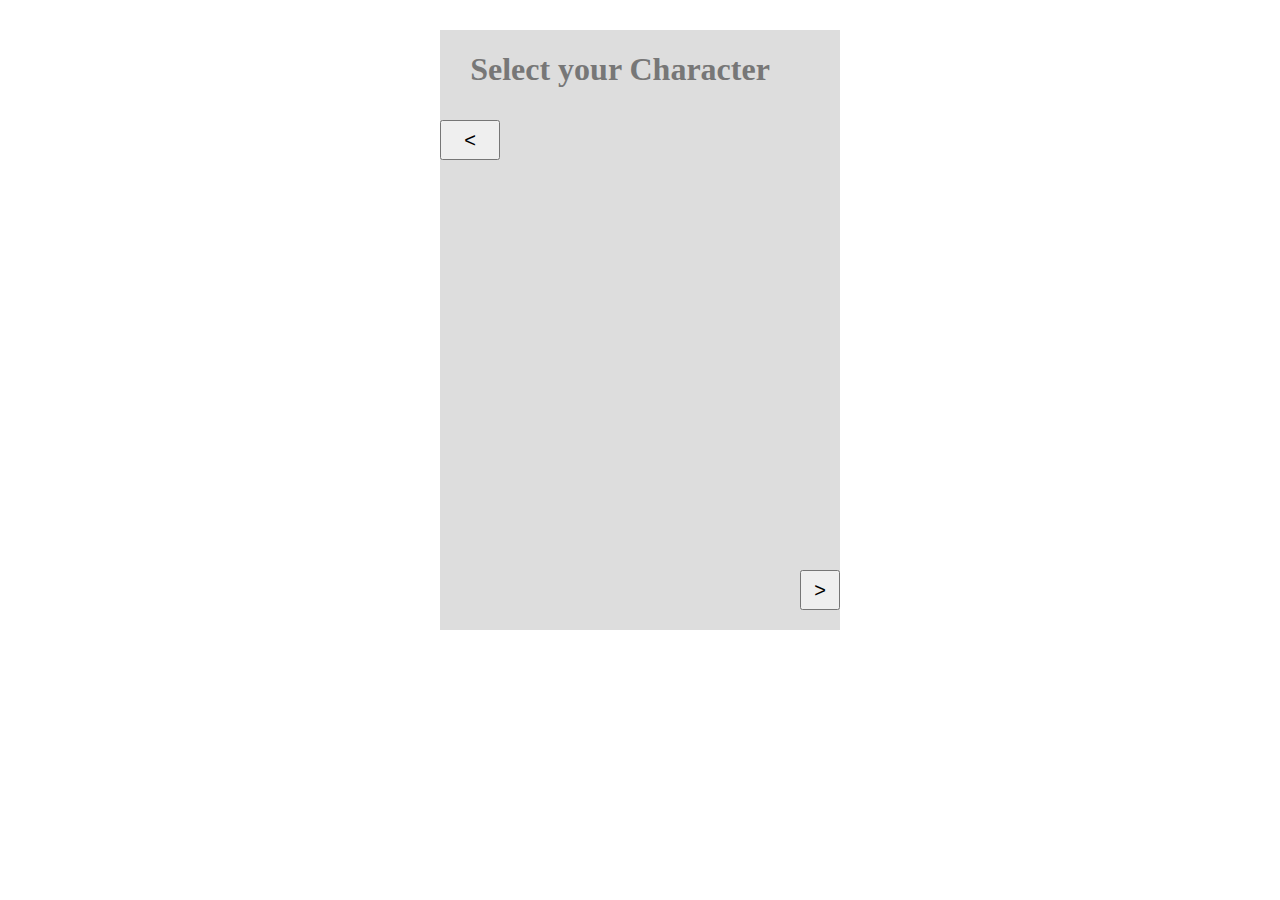
==== index.html @ c4959863 "small format work, things still don't fit, wating for design" ====
<!DOCTYPE html>
<html>
<head>
    <meta charset="utf-8" />
    <meta http-equiv="X-UA-Compatible" content="IE=edge">
    <title>Select Character</title>
    <meta name="viewport" content="width=device-width, initial-scale=1">
    <link rel="stylesheet" href="../index/index.css">
</head>
<style>



</style>
<body>
    

    <!-- API -->
    <!-- https://anapioficeandfire.com/. -->

    <!-- multiplayer -->
    <!-- https://socket.io/docs/ -->

    
    <div class="container">
        
        <div class="UI">
            <h1 class="UI__header-text">Select your Character</h1>
            <div class="UI__character-container" id="characterContainer">

                <script>
                    let playableCharacters = 
                        [
                            {name:"Jon Snow", ID:583},
                            {name:"Daenerys Targaryen", ID:1303},
                            {name:"Tyrion Lannister", ID:1052},
                            {name:"Cersei Lannister", ID:238},
                            {name:"Arya Stark", ID:148},
                            {name:"Jorah Mormont", ID:1560},
                            {name:"Brandon Stark", ID:206},
                            {name:"Brienne of Tarth", ID:216}
                        ]

                        // let exampleCharacter = {
                        //     name: "bob",
                        //     title: "bobstar",
                        //     alias: "ringo",
                        //     house: "børen",
                        //     coatOfArms: "den bøyde skje",
                        //     words: "det er deg det",
                        //     ancestralWeapons: "utedo"
                        // }
                        
                                            
                    function generatCharacterHTML(character){
                        

                        let characterContainer = document.getElementById('characterContainer')
                        let chracterDiv = document.createElement('div')
                        chracterDiv.classList.add('character')
                        chracterDiv.innerHTML = `
                            <h3 class="character_name">${character.name}</h3>
                            <img src="" alt="" class="character__image">
                            <div class="character__info">
                                <h4 class="character__info__title">${(character.title == "") ? character.alias : character.title}</h4>
                                <p class="character__info__house">${character.house}</p>
                                <img src="" alt="" class="character__info__coat-of-arms">
                                <p class="character__info__words">${character.words}</p>
                                <p class="character__info__ancestral-weapons">${character.ancestralWeapons}</p>
                            </div>
                        `
                        characterContainer.appendChild(chracterDiv)
                    }
                        
                            
                    function fetchCharacter(charcterObject){
                        let returnCharacter = {}
                        
                        fetch('https://anapioficeandfire.com/api/characters/' + charcterObject.ID)
                            .then(respons => respons.json())
                            .then(json => {


                                returnCharacter.name = json.name
                                returnCharacter.title = (json.titles.length != 0) ? json.titles[0] : "None"
                                returnCharacter.alias = (json.aliases.length
                                != 0) ? json.aliases[0] : "None"

                                fetch(json.allegiances[0])
                                    .then(respons => respons.json())
                                    .then(json => {

                                        returnCharacter.house = json.name
                                        returnCharacter.coatOfArms = json.coatOfArms
                                        returnCharacter.words = json.words
                                        returnCharacter.ancestralWeapons = json.ancestralWeapons 
                                        // console.log(returnCharacter);
                                })
                                .then( e => generatCharacterHTML(returnCharacter))
                                .catch(error => console.log("ERROR MAN INTER!: ", error))
                            })
                            .catch(error => console.log("ERROR MAN!: ",error))
                            return returnCharacter
                    }
                    
                    playerOne = fetchCharacter(playableCharacters[7])
                    playertwo = fetchCharacter(playableCharacters[0])

                    console.log(playerOne, " - ", playertwo);

                </script>

<!--                     
                <div class="character">
                    <h3 class="character_name">John Snow</h3>
                    <img src="" alt="" class="character_image">
                    <div class="character__info">
                        <h4 class="character__info__title">king of the north</h4>
                        <p class="character__info__house"></p>
                        <img src="" alt="" class="character__info__coat-of-arms">
                        <p class="character__info__words"></p>
                        <p class="character__info__ancestral-weapons"></p>
                    </div>
                </div>
 -->

            </div>
            <button class="UI__arrow-left"> < </button>
            <button class="UI__arrow-right"> > </button>
    </div>

</body>
</html>
---- index/index.css ----
.container {
  width: 400px;
  height: 600px;
  background: #ddd;
  margin: 0 auto;
  margin-top: 30px;
}
.UI {
  display: grid;
  grid-template-columns: 1fr 4fr 1fr;
  grid-template-rows: 1fr 5fr;
  grid-template-areas: "head head head" "left char righ";
}
.UI__header-text {
  grid-area: head;
  display: flex;
  justify-content: center;
  color: #777;
}
.UI__character-container {
  grid-area: char;
  justify-self: center;
  position: relative;
  height: 450px;
  display: flex;
  flex-wrap: nowrap;
}
.UI__character-container .character {
  position: relative;
  right: 20px;
  width: 300px;
  border: solid #000;
  background: rgba(122,0,0,0.2);
  margin: 30px;
  padding: 20px;
}
.UI__arrow-left {
  grid-area: left;
  height: 40px;
  font-size: 20px;
}
.UI__arrow-right {
  grid-area: right;
  height: 40px;
  width: 40px;
  font-size: 20px;
}
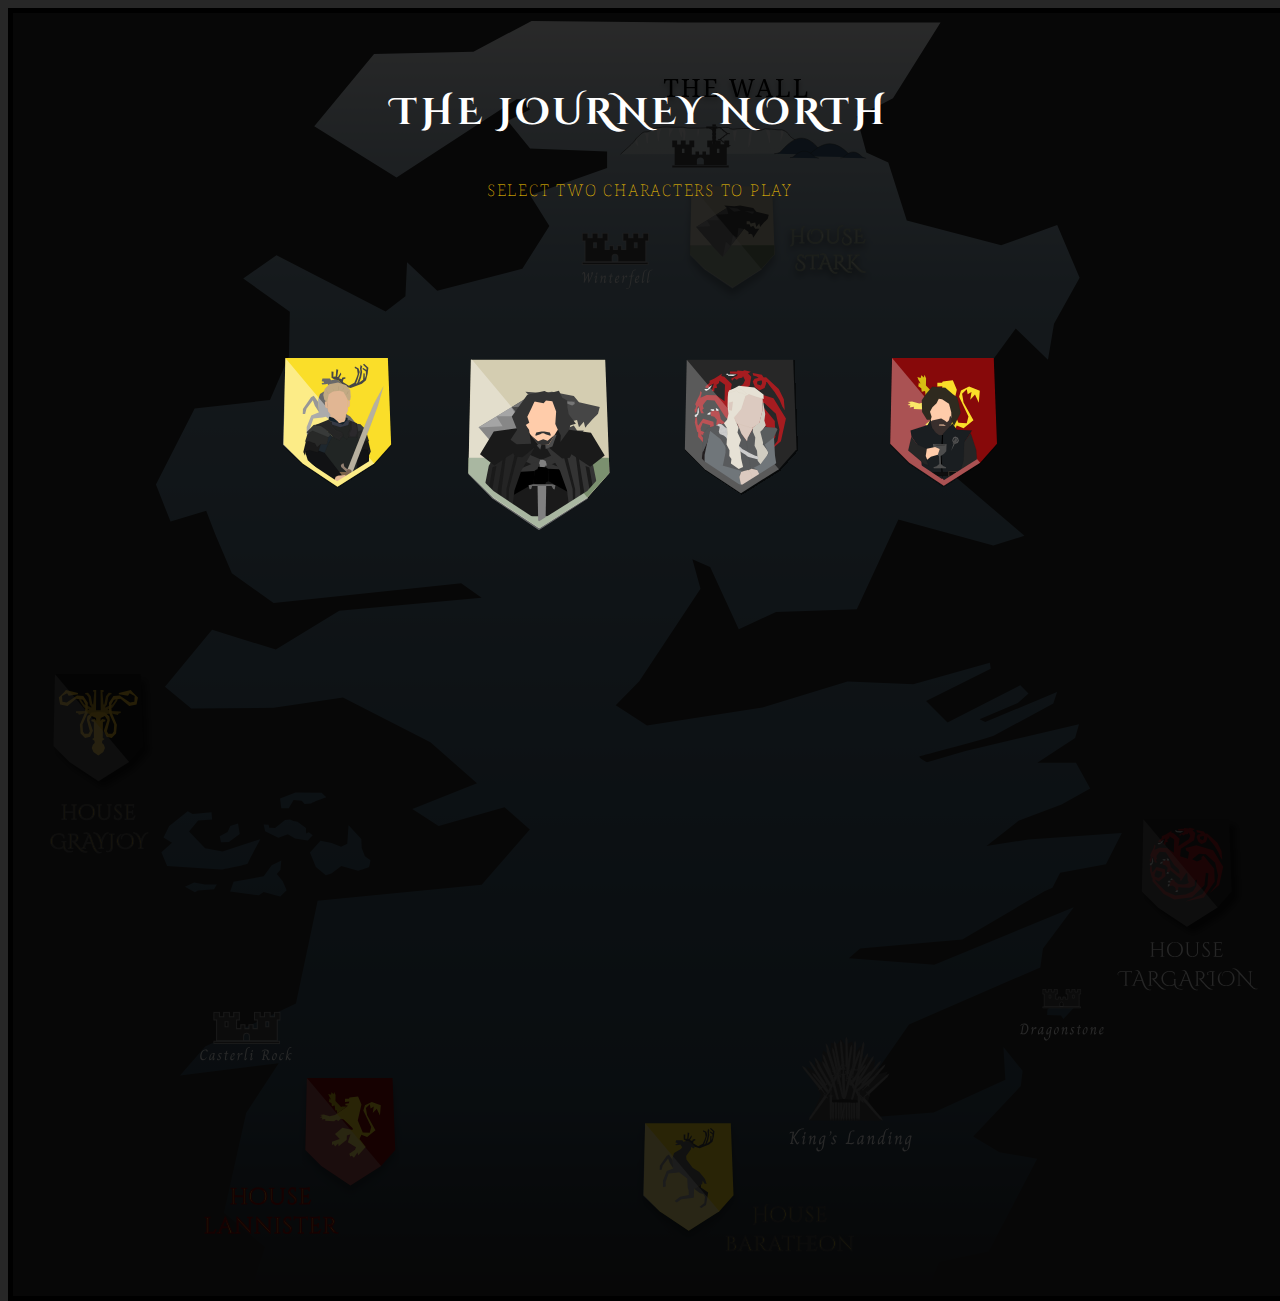
==== commit 58dac7f5: "intro screen work" ====
--- a/index.html
+++ b/index.html
@@ -6,6 +6,8 @@
     <title>Select Character</title>
     <meta name="viewport" content="width=device-width, initial-scale=1">
     <link rel="stylesheet" href="../index/index.css">
+    <link href="https://fonts.googleapis.com/css?family=Cinzel+Decorative" rel="stylesheet">
+    <link href="https://fonts.googleapis.com/css?family=Cinzel+Decorative|Noto+Serif" rel="stylesheet">
 </head>
 <style>
 
@@ -14,6 +16,170 @@
 </style>
 <body>
     
+    <style>
+        #end-result-image{
+            position: absolute;
+            width: 100%;
+            transform: scale(1.5);
+            opacity: 0.1;
+            /* left: -400px;
+            top: -700px; */
+        }
+        body{
+            background: #272727;
+        }
+
+        .main-conatiner{
+            display: grid;
+            /* margin-top: 80px;  */
+            align-self: center;
+            /* grid-template-columns: 1fr 1fr 1fr; */
+            /* min-width: 90%; */
+            
+        }
+        .background-img-conainer{
+            width: 100%
+        }
+        .background-img{
+            position: absolute;
+            overflow: hidden;
+            max-height: 1350px;
+            width: 100%;
+            z-index: -1;
+        }
+
+        .content-section{
+            /* margin-top: 80px; */
+            display: grid;
+            justify-content: center;
+            align-content: center;
+            text-align: center;
+        }
+
+        
+        .game-title{
+            font-family: Cinzel Decorative;
+            font-size: 230%;
+            margin-top: 80px;
+            color: white;
+            letter-spacing: 0.10em;
+        }
+        .player-instructions{
+            color: #FFCC00;
+            font-family: Noto Serif;
+            font-weight: 100;
+            letter-spacing: 0.11em;
+            font-size: 100%;
+        }
+
+        .shield-container{
+            /* min-width: 1000px; */
+            /* max-width: 800px;  */
+            margin-top: 5%;
+            /* border: 2px solid red; */
+            display: grid;
+            grid-template-columns: 1fr 1fr 1fr 1fr;
+            grid-gap: 60px;
+            padding: 40px;
+            margin-bottom: 100px;
+            justify-items: center;
+        }
+        .shield-item{
+            
+        }
+        .shield-item img{
+            width: 100%;
+            /* height: 200px; */
+            transition: 0.5s;
+            cursor: pointer;
+        }
+        .shield-item img:hover{
+            opacity: 0.6;
+        }
+        .shild-item-focus img{
+            /* border: solid yellow 3px; */
+            width: 120%;
+            /* padding: 40px; */
+            /* height: 300px; */
+        }
+        .shield-item:nth-child(1) img{
+            /* border: solid 3px blue; */
+        }
+        #errorInstructions{
+            opacity: 0;
+        }
+
+        .warning{
+            animation: showThenGo 5s;
+            color: rgb(255, 94, 0);
+        }
+
+        @keyframes showThenGo{
+            1%  {opacity: 0;}
+            5%  {opacity: 1;}
+            90% {opacity: 1;}
+            100%{opacity: 0;}
+        }
+        
+    </style>
+    <img id="end-result-image" class="hide" src="/img/tmp/chracter select frame.png" alt="">
+    
+    <div class="main-container">
+
+            <div class="background-img-conainer">
+                <img src="/img/background-dark.svg" alt="" class="background-img">
+            </div>
+
+            <div class="content-section">
+                <h1 class="game-title">THE JOURNEY NORTH</h1>
+                
+                <h3 class="player-instructions">
+                    SELECT TWO CHARACTERS TO PLAY
+                </h3>
+                <h3 class="player-instructions" id="errorInstructions">
+                    only select two characters
+                </h3>
+
+                <div class="shield-container">
+                    <div class="shield-item" value="brian"><img src="img/shield - Brian.svg" alt=""></div>
+                    <div class="shield-item" value="jon"><img src="img/shield - Jon.svg" alt=""></div>
+                    <div class="shield-item" value="Dineris"><img src="img/shield - Dineris.svg" alt=""></div>
+                    <div class="shield-item" value="tyrian"><img src="img/shield  - Tyrian.svg" alt=""></div>
+                </div>
+            </div>
+
+
+        
+    </div>
+    
+    <script>
+        let shieldItems = document.getElementsByClassName("shield-item")
+        
+        let selectedCharacter = []
+        for (const item of shieldItems) {
+            item.addEventListener("click", e => {
+                    item.classList.toggle('shild-item-focus')
+                    if(item.classList.contains('shild-item-focus')){
+                        selectedCharacter.push(item)
+                    }else{
+                        selectedCharacter = selectedCharacter.filter(i => i !== item)
+                    }
+                    if(selectedCharacter.length > 2){
+                        for (const schars of selectedCharacter) {
+                            schars.classList.toggle('shild-item-focus')
+                        }
+                        selectedCharacter = []
+                        document.getElementById('errorInstructions').classList.remove('warning')
+                        setTimeout(() =>{
+                            document.getElementById('errorInstructions').classList.add('warning')
+                        }, 100)
+
+                    }
+                }
+            )
+                
+        }
+    </script>
 
     <!-- API -->
     <!-- https://anapioficeandfire.com/. -->
@@ -22,7 +188,12 @@
     <!-- https://socket.io/docs/ -->
 
     
-    <div class="container">
+    <style>
+        .hide{
+            display: none;
+        }
+    </style>
+    <div class="container hide">
         
         <div class="UI">
             <h1 class="UI__header-text">Select your Character</h1>
@@ -31,14 +202,46 @@
                 <script>
                     let playableCharacters = 
                         [
-                            {name:"Jon Snow", ID:583},
-                            {name:"Daenerys Targaryen", ID:1303},
-                            {name:"Tyrion Lannister", ID:1052},
-                            {name:"Cersei Lannister", ID:238},
-                            {name:"Arya Stark", ID:148},
-                            {name:"Jorah Mormont", ID:1560},
-                            {name:"Brandon Stark", ID:206},
-                            {name:"Brienne of Tarth", ID:216}
+                            {
+                                name:"Jon Snow", 
+                                ID:583,
+                                // strength:4,
+                                // magic:2,
+                                // life:6,
+                                // expiriance:0,
+                                // gold:1,
+                                modefiers:[]
+                            },
+                            {
+                                name:"Daenerys Targaryen", 
+                                ID:1303,
+                                // strength:2,
+                                // magic:4,
+                                // life:6,
+                                // expiriance:0,
+                                // gold:2,
+                                modefiers:[]
+                            },
+                            {
+                                name:"Tyrion Lannister", 
+                                ID:1052,
+                                // strength:2,
+                                // magic:2,
+                                // life:6,
+                                // expiriance:0,
+                                // gold:6,
+                                modefiers:[]
+                            },
+                            {
+                                name:"Brienne of Tarth",
+                                ID:216,
+                                // strength:5,
+                                // magic:1,
+                                // life:6,
+                                // expiriance:0,
+                                // gold:1,
+                                modefiers:[]
+                            }
                         ]
 
                         // let exampleCharacter = {
@@ -53,7 +256,6 @@
                         
                                             
                     function generatCharacterHTML(character){
-                        
 
                         let characterContainer = document.getElementById('characterContainer')
                         let chracterDiv = document.createElement('div')
@@ -95,18 +297,23 @@
                                         returnCharacter.words = json.words
                                         returnCharacter.ancestralWeapons = json.ancestralWeapons 
                                         // console.log(returnCharacter);
+                                        returnCharacter.stats = charcterObject
                                 })
                                 .then( e => generatCharacterHTML(returnCharacter))
                                 .catch(error => console.log("ERROR MAN INTER!: ", error))
                             })
                             .catch(error => console.log("ERROR MAN!: ",error))
+
                             return returnCharacter
                     }
                     
                     playerOne = fetchCharacter(playableCharacters[7])
                     playertwo = fetchCharacter(playableCharacters[0])
 
-                    console.log(playerOne, " - ", playertwo);
+                    // console.log(playerOne, " - ", playertwo);
+                    console.log(JSON.stringify(playerOne))
+                    // console.log(playerOne)
+
 
                 </script>
 
@@ -128,6 +335,6 @@
             <button class="UI__arrow-left"> < </button>
             <button class="UI__arrow-right"> > </button>
     </div>
-
+    <!-- <script src="game.js"></script> -->
 </body>
 </html>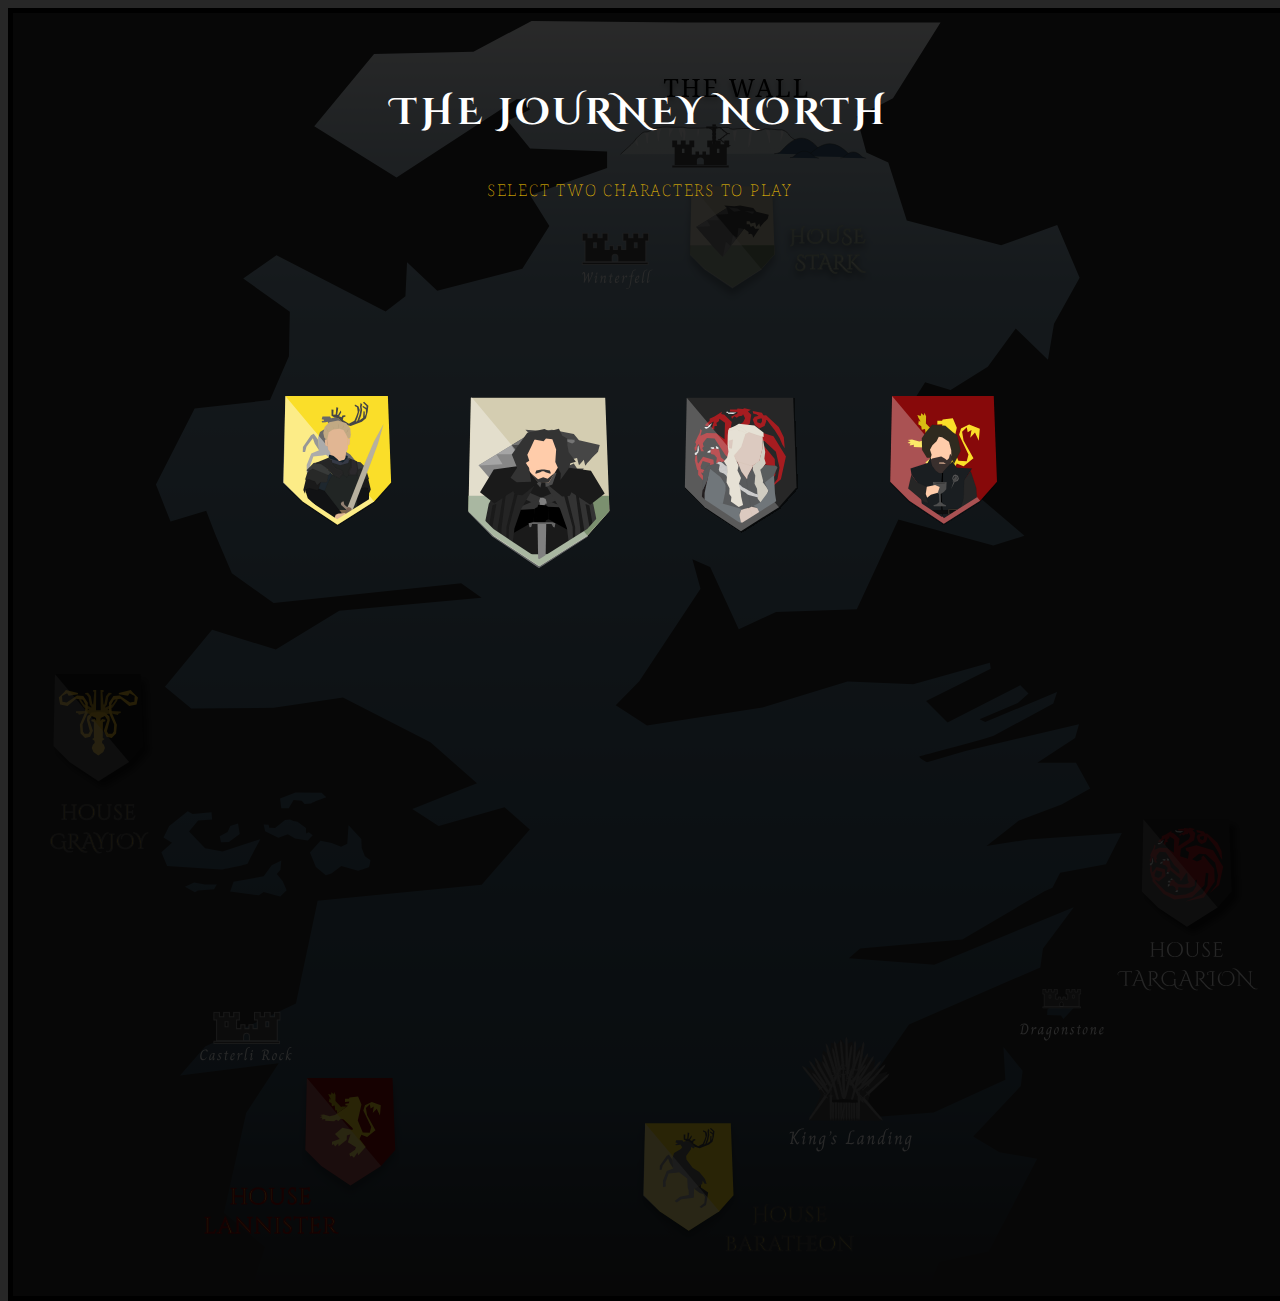
==== commit 9132b930: "swap pc and also playbutton functionality on index.html" ====
--- a/index.html
+++ b/index.html
@@ -15,7 +15,7 @@
 
 </style>
 <body>
-    
+     <!-- Swap pc -->
     <style>
         #end-result-image{
             position: absolute;
@@ -106,6 +106,7 @@
             /* border: solid 3px blue; */
         }
         #errorInstructions{
+            margin-top: 0;
             opacity: 0;
         }
 
@@ -120,7 +121,26 @@
             90% {opacity: 1;}
             100%{opacity: 0;}
         }
-        
+        .play-button{
+            display: grid;
+            justify-self: center;
+            color: #FFCC00;
+            font-size: 25px;
+            border: 3px solid #FFCC00;
+            padding: 10px;
+            cursor: pointer;
+            width: 100px;
+            transition: 0.3s;
+            opacity: 1;
+        }
+        .play-button:hover{
+            background: rgba(255, 255, 255, 0.151);
+        }
+
+        .invisable{
+            opacity: 0;
+            cursor: default;
+        }
     </style>
     <img id="end-result-image" class="hide" src="/img/tmp/chracter select frame.png" alt="">
     
@@ -140,6 +160,8 @@
                     only select two characters
                 </h3>
 
+                <div class="play-button invisable" id="playButton">PLAY</div>
+
                 <div class="shield-container">
                     <div class="shield-item" value="brian"><img src="img/shield - Brian.svg" alt=""></div>
                     <div class="shield-item" value="jon"><img src="img/shield - Jon.svg" alt=""></div>
@@ -147,7 +169,7 @@
                     <div class="shield-item" value="tyrian"><img src="img/shield  - Tyrian.svg" alt=""></div>
                 </div>
             </div>
-
+            
 
         
     </div>
@@ -175,10 +197,24 @@
                         }, 100)
 
                     }
+                    if(selectedCharacter.length == 2){
+                        playButton.classList.remove('invisable')
+                        playButtonListner = playButton.addEventListener('click', () => {
+                            console.log("hola mundo")
+                        })
+                    }else{
+                        playButton.removeEventListener('click',playButtonListner)
+                        playButton.classList.add('invisable')
+                    }
                 }
             )
                 
         }
+        
+        
+        let playButton = document.getElementById('playButton')
+        let playButtonListner = null
+
     </script>
 
     <!-- API -->
@@ -200,6 +236,9 @@
             <div class="UI__character-container" id="characterContainer">
 
                 <script>
+                    let playerOne
+                    let playerTwo
+
                     let playableCharacters = 
                         [
                             {
@@ -296,7 +335,7 @@
                                         returnCharacter.coatOfArms = json.coatOfArms
                                         returnCharacter.words = json.words
                                         returnCharacter.ancestralWeapons = json.ancestralWeapons 
-                                        // console.log(returnCharacter);
+                                        console.log(returnCharacter);
                                         returnCharacter.stats = charcterObject
                                 })
                                 .then( e => generatCharacterHTML(returnCharacter))
@@ -307,11 +346,11 @@
                             return returnCharacter
                     }
                     
-                    playerOne = fetchCharacter(playableCharacters[7])
+                    playerOne = fetchCharacter(playableCharacters[1])
                     playertwo = fetchCharacter(playableCharacters[0])
 
                     // console.log(playerOne, " - ", playertwo);
-                    console.log(JSON.stringify(playerOne))
+                    console.log("que passa: " ,JSON.stringify(playertwo))
                     // console.log(playerOne)
 
 
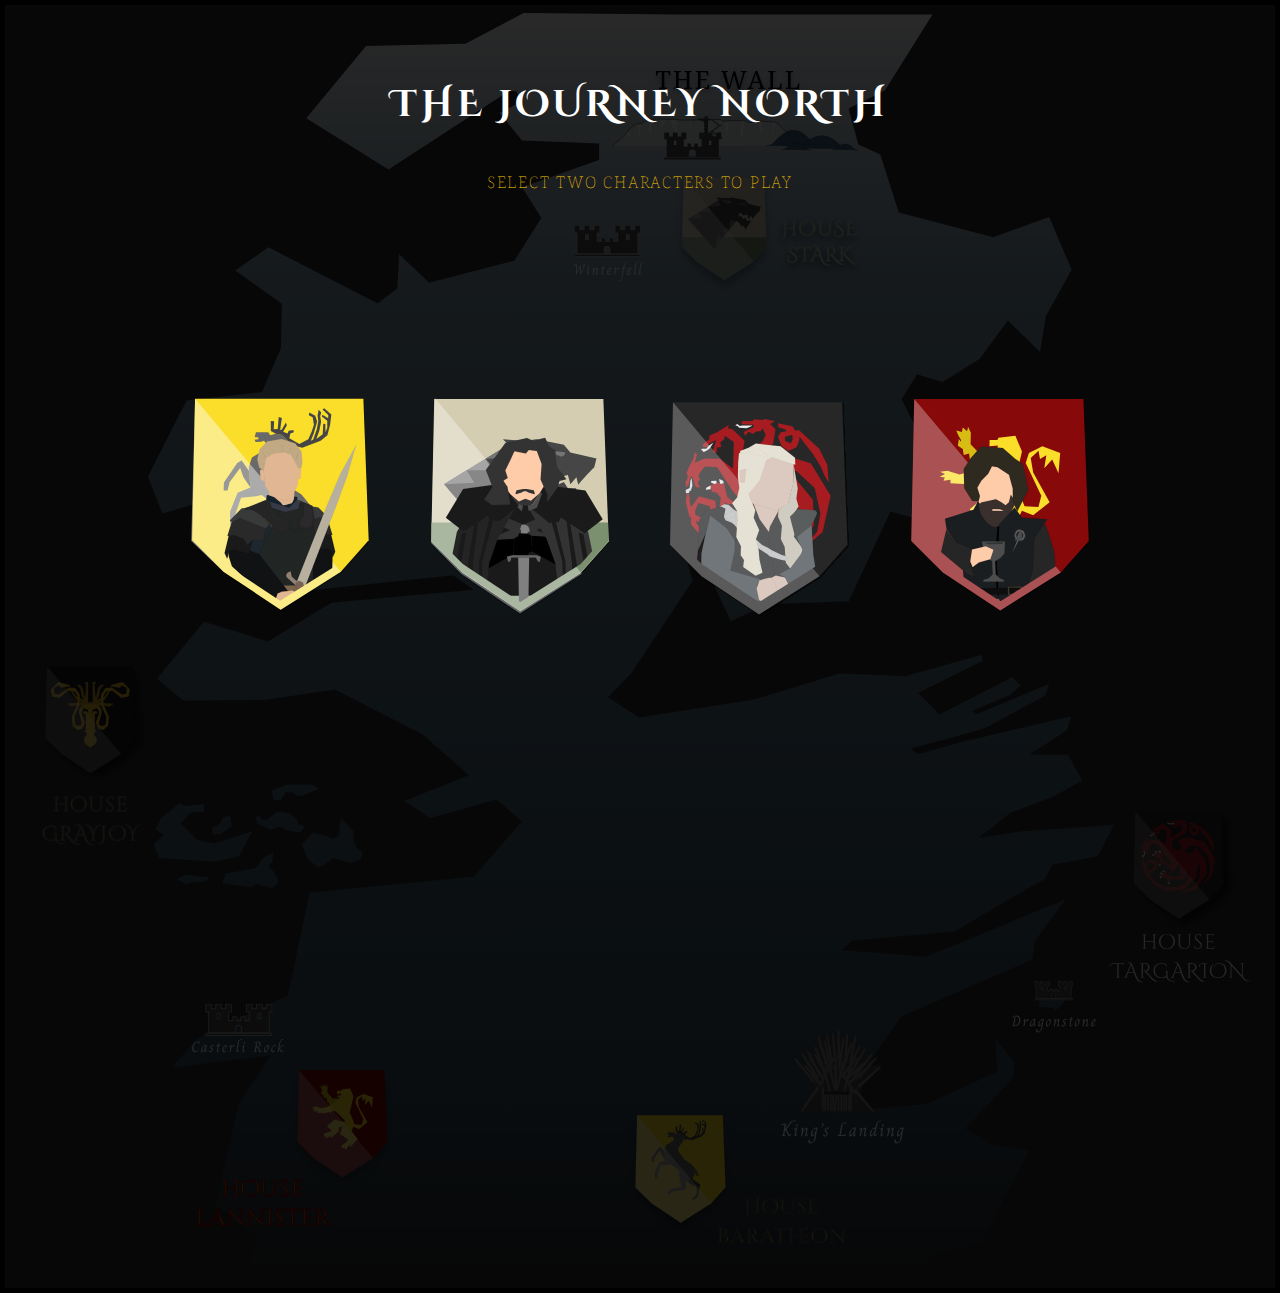
==== commit 39eec515: "index done" ====
--- a/index.html
+++ b/index.html
@@ -5,143 +5,12 @@
     <meta http-equiv="X-UA-Compatible" content="IE=edge">
     <title>Select Character</title>
     <meta name="viewport" content="width=device-width, initial-scale=1">
-    <link rel="stylesheet" href="../index/index.css">
+    <link rel="stylesheet" href="../index.css">
     <link href="https://fonts.googleapis.com/css?family=Cinzel+Decorative" rel="stylesheet">
     <link href="https://fonts.googleapis.com/css?family=Cinzel+Decorative|Noto+Serif" rel="stylesheet">
 </head>
-<style>
+<body>
 
-
-
-</style>
-<body>
-     <!-- Swap pc -->
-    <style>
-        #end-result-image{
-            position: absolute;
-            width: 100%;
-            transform: scale(1.5);
-            opacity: 0.1;
-            /* left: -400px;
-            top: -700px; */
-        }
-        body{
-            background: #272727;
-        }
-
-        .main-conatiner{
-            display: grid;
-            /* margin-top: 80px;  */
-            align-self: center;
-            /* grid-template-columns: 1fr 1fr 1fr; */
-            /* min-width: 90%; */
-            
-        }
-        .background-img-conainer{
-            width: 100%
-        }
-        .background-img{
-            position: absolute;
-            overflow: hidden;
-            max-height: 1350px;
-            width: 100%;
-            z-index: -1;
-        }
-
-        .content-section{
-            /* margin-top: 80px; */
-            display: grid;
-            justify-content: center;
-            align-content: center;
-            text-align: center;
-        }
-
-        
-        .game-title{
-            font-family: Cinzel Decorative;
-            font-size: 230%;
-            margin-top: 80px;
-            color: white;
-            letter-spacing: 0.10em;
-        }
-        .player-instructions{
-            color: #FFCC00;
-            font-family: Noto Serif;
-            font-weight: 100;
-            letter-spacing: 0.11em;
-            font-size: 100%;
-        }
-
-        .shield-container{
-            /* min-width: 1000px; */
-            /* max-width: 800px;  */
-            margin-top: 5%;
-            /* border: 2px solid red; */
-            display: grid;
-            grid-template-columns: 1fr 1fr 1fr 1fr;
-            grid-gap: 60px;
-            padding: 40px;
-            margin-bottom: 100px;
-            justify-items: center;
-        }
-        .shield-item{
-            
-        }
-        .shield-item img{
-            width: 100%;
-            /* height: 200px; */
-            transition: 0.5s;
-            cursor: pointer;
-        }
-        .shield-item img:hover{
-            opacity: 0.6;
-        }
-        .shild-item-focus img{
-            /* border: solid yellow 3px; */
-            width: 120%;
-            /* padding: 40px; */
-            /* height: 300px; */
-        }
-        .shield-item:nth-child(1) img{
-            /* border: solid 3px blue; */
-        }
-        #errorInstructions{
-            margin-top: 0;
-            opacity: 0;
-        }
-
-        .warning{
-            animation: showThenGo 5s;
-            color: rgb(255, 94, 0);
-        }
-
-        @keyframes showThenGo{
-            1%  {opacity: 0;}
-            5%  {opacity: 1;}
-            90% {opacity: 1;}
-            100%{opacity: 0;}
-        }
-        .play-button{
-            display: grid;
-            justify-self: center;
-            color: #FFCC00;
-            font-size: 25px;
-            border: 3px solid #FFCC00;
-            padding: 10px;
-            cursor: pointer;
-            width: 100px;
-            transition: 0.3s;
-            opacity: 1;
-        }
-        .play-button:hover{
-            background: rgba(255, 255, 255, 0.151);
-        }
-
-        .invisable{
-            opacity: 0;
-            cursor: default;
-        }
-    </style>
     <img id="end-result-image" class="hide" src="/img/tmp/chracter select frame.png" alt="">
     
     <div class="main-container">
@@ -163,59 +32,54 @@
                 <div class="play-button invisable" id="playButton">PLAY</div>
 
                 <div class="shield-container">
-                    <div class="shield-item" value="brian"><img src="img/shield - Brian.svg" alt=""></div>
-                    <div class="shield-item" value="jon"><img src="img/shield - Jon.svg" alt=""></div>
-                    <div class="shield-item" value="Dineris"><img src="img/shield - Dineris.svg" alt=""></div>
-                    <div class="shield-item" value="tyrian"><img src="img/shield  - Tyrian.svg" alt=""></div>
+                    <div class="shield-item" value="brian"><img src="img/brian in shild.svg" alt=""></div>
+                    <div class="shield-item" value="jon"><img src="img/jon in shild.svg" alt=""></div>
+                    <div class="shield-item" value="dineris"><img src="img/deneris in shild.svg" alt=""></div>
+                    <div class="shield-item" value="tyrian"><img src="img/tirian in shild.svg" alt=""></div>
                 </div>
+
+                <div class="container-box invisable" id="informationBox">
+                    
+                    <div class="selected-chracter-info">
+                        
+                        <!-- name: "Jon Snow" -->
+                        <label for="chracterName" id="chracterNameLabel">
+                            <h3 id="chracterName" class="chracter-info__name">Jon Snow</h3>
+                        </label> 
+                        <!-- ancestralWeapons: ["Ice"] -->
+                        <label for="ancestralWeapons">Ancestral Weapons: 
+                            <h4 id="ancestralWeapons" class="chracter-info__weapon">Ice</h4>
+                        </label> 
+                        <!-- coatOfArms: "A running grey direwolf, on an ice-white field" -->
+                        <label for="coatOfArms">Coat Of Arms: 
+                            <h4 id="coatOfArms" class="chracter-info__coat-of-armas">A running grey direwolf, on an ice-white field</h4>
+                        </label> 
+                        <!-- house: "House Stark of Winterfell" -->
+                        <label for="house">House: 
+                            <h4 id="house" class="chracter-info__house">House Stark of Winterfell</h4>
+                        </label> 
+                        <!-- alias: "Lord Snow" -->
+                        <label for="charcterAlias">Alias: 
+                            <h4 id="charcterAlias" class="chracter-info__alias">Lord Snow</h4>
+                        </label> 
+                        <!-- stats: {name: "Jon Snow", ID: 583, modefiers: Array(0)} -->
+                        <!-- title: "Lord Commander of the Night's Watch" -->
+                        <label for="characterTitle">Title: 
+                            <h4 id="characterTitle" class="chracter-info__title">Lord Commander of the Night's Watch</h4>
+                        </label> 
+                        <!-- words: Winter is Coming" -->
+                        <label for="houseWords"> House Words:  
+                            <h4 id="houseWords" class="chracter-info__words">Winter is Coming</h4>
+                        </label>
+                    </div>
+                </div>
+            
             </div>
-            
-
-        
     </div>
     
-    <script>
-        let shieldItems = document.getElementsByClassName("shield-item")
-        
-        let selectedCharacter = []
-        for (const item of shieldItems) {
-            item.addEventListener("click", e => {
-                    item.classList.toggle('shild-item-focus')
-                    if(item.classList.contains('shild-item-focus')){
-                        selectedCharacter.push(item)
-                    }else{
-                        selectedCharacter = selectedCharacter.filter(i => i !== item)
-                    }
-                    if(selectedCharacter.length > 2){
-                        for (const schars of selectedCharacter) {
-                            schars.classList.toggle('shild-item-focus')
-                        }
-                        selectedCharacter = []
-                        document.getElementById('errorInstructions').classList.remove('warning')
-                        setTimeout(() =>{
-                            document.getElementById('errorInstructions').classList.add('warning')
-                        }, 100)
 
-                    }
-                    if(selectedCharacter.length == 2){
-                        playButton.classList.remove('invisable')
-                        playButtonListner = playButton.addEventListener('click', () => {
-                            console.log("hola mundo")
-                        })
-                    }else{
-                        playButton.removeEventListener('click',playButtonListner)
-                        playButton.classList.add('invisable')
-                    }
-                }
-            )
-                
-        }
-        
-        
-        let playButton = document.getElementById('playButton')
-        let playButtonListner = null
+    
 
-    </script>
 
     <!-- API -->
     <!-- https://anapioficeandfire.com/. -->
@@ -223,157 +87,8 @@
     <!-- multiplayer -->
     <!-- https://socket.io/docs/ -->
 
-    
-    <style>
-        .hide{
-            display: none;
-        }
-    </style>
-    <div class="container hide">
-        
-        <div class="UI">
-            <h1 class="UI__header-text">Select your Character</h1>
-            <div class="UI__character-container" id="characterContainer">
-
-                <script>
-                    let playerOne
-                    let playerTwo
-
-                    let playableCharacters = 
-                        [
-                            {
-                                name:"Jon Snow", 
-                                ID:583,
-                                // strength:4,
-                                // magic:2,
-                                // life:6,
-                                // expiriance:0,
-                                // gold:1,
-                                modefiers:[]
-                            },
-                            {
-                                name:"Daenerys Targaryen", 
-                                ID:1303,
-                                // strength:2,
-                                // magic:4,
-                                // life:6,
-                                // expiriance:0,
-                                // gold:2,
-                                modefiers:[]
-                            },
-                            {
-                                name:"Tyrion Lannister", 
-                                ID:1052,
-                                // strength:2,
-                                // magic:2,
-                                // life:6,
-                                // expiriance:0,
-                                // gold:6,
-                                modefiers:[]
-                            },
-                            {
-                                name:"Brienne of Tarth",
-                                ID:216,
-                                // strength:5,
-                                // magic:1,
-                                // life:6,
-                                // expiriance:0,
-                                // gold:1,
-                                modefiers:[]
-                            }
-                        ]
-
-                        // let exampleCharacter = {
-                        //     name: "bob",
-                        //     title: "bobstar",
-                        //     alias: "ringo",
-                        //     house: "børen",
-                        //     coatOfArms: "den bøyde skje",
-                        //     words: "det er deg det",
-                        //     ancestralWeapons: "utedo"
-                        // }
-                        
-                                            
-                    function generatCharacterHTML(character){
-
-                        let characterContainer = document.getElementById('characterContainer')
-                        let chracterDiv = document.createElement('div')
-                        chracterDiv.classList.add('character')
-                        chracterDiv.innerHTML = `
-                            <h3 class="character_name">${character.name}</h3>
-                            <img src="" alt="" class="character__image">
-                            <div class="character__info">
-                                <h4 class="character__info__title">${(character.title == "") ? character.alias : character.title}</h4>
-                                <p class="character__info__house">${character.house}</p>
-                                <img src="" alt="" class="character__info__coat-of-arms">
-                                <p class="character__info__words">${character.words}</p>
-                                <p class="character__info__ancestral-weapons">${character.ancestralWeapons}</p>
-                            </div>
-                        `
-                        characterContainer.appendChild(chracterDiv)
-                    }
-                        
-                            
-                    function fetchCharacter(charcterObject){
-                        let returnCharacter = {}
-                        
-                        fetch('https://anapioficeandfire.com/api/characters/' + charcterObject.ID)
-                            .then(respons => respons.json())
-                            .then(json => {
-
-
-                                returnCharacter.name = json.name
-                                returnCharacter.title = (json.titles.length != 0) ? json.titles[0] : "None"
-                                returnCharacter.alias = (json.aliases.length
-                                != 0) ? json.aliases[0] : "None"
-
-                                fetch(json.allegiances[0])
-                                    .then(respons => respons.json())
-                                    .then(json => {
-
-                                        returnCharacter.house = json.name
-                                        returnCharacter.coatOfArms = json.coatOfArms
-                                        returnCharacter.words = json.words
-                                        returnCharacter.ancestralWeapons = json.ancestralWeapons 
-                                        console.log(returnCharacter);
-                                        returnCharacter.stats = charcterObject
-                                })
-                                .then( e => generatCharacterHTML(returnCharacter))
-                                .catch(error => console.log("ERROR MAN INTER!: ", error))
-                            })
-                            .catch(error => console.log("ERROR MAN!: ",error))
-
-                            return returnCharacter
-                    }
-                    
-                    playerOne = fetchCharacter(playableCharacters[1])
-                    playertwo = fetchCharacter(playableCharacters[0])
-
-                    // console.log(playerOne, " - ", playertwo);
-                    console.log("que passa: " ,JSON.stringify(playertwo))
-                    // console.log(playerOne)
-
-
-                </script>
-
-<!--                     
-                <div class="character">
-                    <h3 class="character_name">John Snow</h3>
-                    <img src="" alt="" class="character_image">
-                    <div class="character__info">
-                        <h4 class="character__info__title">king of the north</h4>
-                        <p class="character__info__house"></p>
-                        <img src="" alt="" class="character__info__coat-of-arms">
-                        <p class="character__info__words"></p>
-                        <p class="character__info__ancestral-weapons"></p>
-                    </div>
-                </div>
- -->
-
-            </div>
-            <button class="UI__arrow-left"> < </button>
-            <button class="UI__arrow-right"> > </button>
+  
+    <script src="index.js"></script>
     </div>
-    <!-- <script src="game.js"></script> -->
 </body>
 </html>--- a/index.css
+++ b/index.css
@@ -0,0 +1,187 @@
+#end-result-image{
+    position: absolute;
+    width: 100%;
+    transform: scale(1.5);
+    opacity: 0.1;
+    /* left: -400px;
+    top: -700px; */
+}
+body{
+    background: #272727;
+    margin: 0;
+    padding: 0;
+}
+
+.main-conatiner{
+    display: grid;
+    /* margin-top: 80px;  */
+    align-self: center;
+    /* grid-template-columns: 1fr 1fr 1fr; */
+    /* min-width: 90%; */
+    
+}
+.background-img-conainer{
+    width: 100%
+}
+.background-img{
+    position: absolute;
+    overflow: hidden;
+    max-height: 1350px;
+    width: 100%;
+    z-index: -1;
+}
+
+.content-section{
+    /* margin-top: 80px; */
+    display: grid;
+    justify-content: center;
+    align-content: center;
+    text-align: center;
+}
+
+
+.game-title{
+    font-family: Cinzel Decorative;
+    font-size: 230%;
+    margin-top: 80px;
+    color: white;
+    letter-spacing: 0.10em;
+}
+.player-instructions{
+    color: #FFCC00;
+    font-family: Noto Serif;
+    font-weight: 100;
+    letter-spacing: 0.11em;
+    font-size: 100%;
+}
+
+.shield-container{
+    /* min-width: 1000px; */
+    /* max-width: 800px;  */
+    margin-top: 5%;
+    /* border: 2px solid red; */
+    display: grid;
+    grid-template-columns: 1fr 1fr 1fr 1fr;
+    grid-gap: 60px;
+    padding: 40px;
+    margin-bottom: 100px;
+    justify-items: center;
+    max-height: 400px;
+}
+.shield-item{
+}
+.shield-item img{
+    width: 180px;
+    /* width: 100%; */
+    /* height: 200px; */
+    transition: 0.5s;
+    cursor: pointer;
+}
+.shield-item img:hover{
+    opacity: 0.5;
+}
+.shild-item-focus img{
+    width: 220px;
+    /* border: solid yellow 3px; */
+    /* width: 120%; */
+    /* padding: 40px; */
+    /* height: 300px; */
+}
+.shield-item:nth-child(1) img{
+    /* border: solid 3px blue; */
+}
+#errorInstructions{
+    margin-top: 0;
+    opacity: 0;
+}
+
+.warning{
+    animation: showThenGo 5s;
+    color: rgb(255, 94, 0);
+}
+
+@keyframes showThenGo{
+    1%  {opacity: 0;}
+    5%  {opacity: 1;}
+    90% {opacity: 1;}
+    100%{opacity: 0;}
+}
+.play-button{
+    display: grid;
+    justify-self: center;
+    color: #FFCC00;
+    font-size: 25px;
+    border: 3px solid #FFCC00;
+    padding: 10px;
+    cursor: pointer;
+    width: 100px;
+    transition: 0.3s;
+    opacity: 1;
+}
+.play-button:hover{
+    background: rgba(255, 255, 255, 0.151);
+}
+
+.invisable{
+    opacity: 0;
+    cursor: default;
+}
+
+
+
+.container-box{
+    position: absolute;
+    display: grid;
+    background: #272727;
+    border: solid 5px #FFCC00;
+    /* width: 100%; */
+    bottom: 100px;
+    padding: 30px;
+
+    /* height: 100px;
+    width: 100px; */
+    position: absolute;
+    left: 50%;
+    margin-left: -50px;
+    /* top: 50%; */
+    /* margin-top: -50px; */
+    padding: 20px;
+    transition: 0.3s;
+    /* opacity: 1; */
+}
+
+.selected-chracter-info{
+    color: white;
+    display: grid;
+    grid-template-columns: 1fr;
+    grid-row-gap: 10px;
+}
+.selected-chracter-info label {
+    display: flex;
+    /* justify-self: center; */
+    /* justify-self: center; */
+    /* padding-left: 30%;  */
+    color: rgb(180, 180, 180);
+}
+.selected-chracter-info label h4{
+    color: white;
+    margin: 0;
+    padding: 0;
+    padding-left: 10px; 
+}
+.selected-chracter-info label h3{
+    color: white;
+}
+#chracterName{
+    /* text-align: center; */
+
+}
+#chracterNameLabel{
+    justify-self: center;
+}
+
+
+
+.hide{
+    display: none;
+}